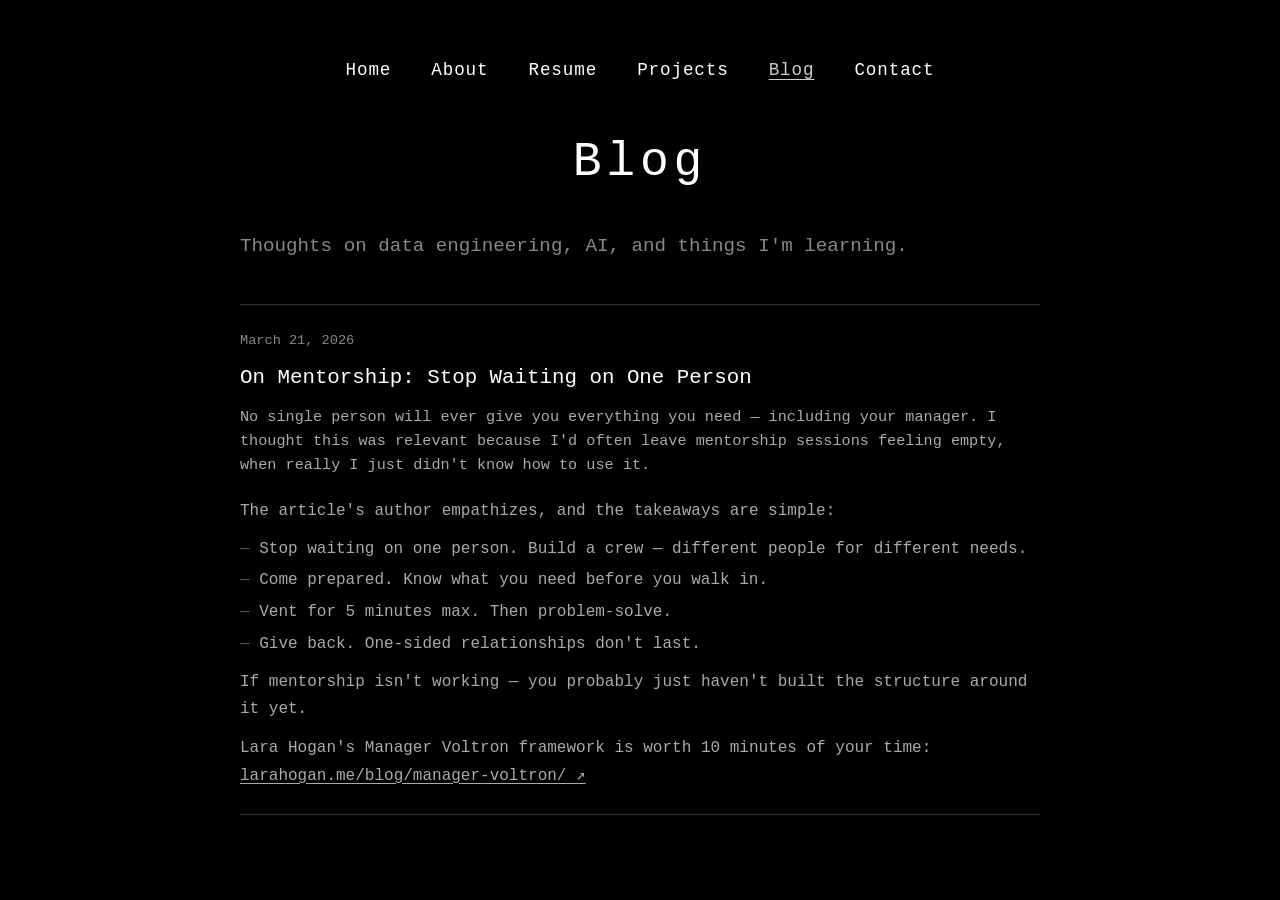
==== blog.html @ 654697e1 "Add blog section with navigation and initial post layout" ====
<!DOCTYPE html>
<html lang="en">

<head>
    <meta charset="UTF-8">
    <meta name="viewport" content="width=device-width, initial-scale=1.0">
    <title>Blog — Kyle Lai</title>
    <link rel="stylesheet" href="style.css">
</head>

<body>
    <!-- navigation -->
    <nav class="navigation show" id="navigation">
        <a href="index.html" class="nav-item">Home</a>
        <a href="index.html#about" class="nav-item">About</a>
        <a href="index.html#resume" class="nav-item">Resume</a>
        <a href="index.html#projects" class="nav-item">Projects</a>
        <a href="blog.html" class="nav-item nav-active">Blog</a>
        <a href="index.html#contact" class="nav-item">Contact</a>
    </nav>

    <!-- blog section -->
    <section id="blog" class="section">
        <div class="section-content">
            <h2 class="section-title">Blog</h2>
            <div class="content-text">
                <p style="color:#888; margin-bottom: 40px;">Thoughts on data engineering, AI, and things I'm learning.</p>
                <div class="blog-list">

                    <!-- BLOG POST TEMPLATE — duplicate this block to add a new post -->
                    <!--
                    <div class="blog-item">
                        <span class="blog-date">Month DD, YYYY</span>
                        <h3 class="blog-title"><a href="#" class="resume-link">Post Title Here</a></h3>
                        <p class="blog-excerpt">A short description or excerpt from the post goes here.</p>
                    </div>
                    -->

                    <div class="blog-item">
                        <span class="blog-date">March 21, 2026</span>
                        <h3 class="blog-title">On Mentorship: Stop Waiting on One Person</h3>
                        <p class="blog-excerpt">
                            No single person will ever give you everything you need — including your manager. I thought this was relevant because I'd often leave mentorship sessions feeling empty, when really I just didn't know how to use it.
                        </p>
                        <div class="blog-body">
                            <p>The article's author empathizes, and the takeaways are simple:</p>
                            <ul class="blog-list-items">
                                <li>Stop waiting on one person. Build a crew — different people for different needs.</li>
                                <li>Come prepared. Know what you need before you walk in.</li>
                                <li>Vent for 5 minutes max. Then problem-solve.</li>
                                <li>Give back. One-sided relationships don't last.</li>
                            </ul>
                            <p>If mentorship isn't working — you probably just haven't built the structure around it yet.</p>
                            <p>Lara Hogan's Manager Voltron framework is worth 10 minutes of your time: <a href="https://larahogan.me/blog/manager-voltron/" target="_blank" rel="noopener" class="resume-link">larahogan.me/blog/manager-voltron/ ↗</a></p>
                        </div>
                    </div>

                </div>
            </div>
        </div>
    </section>

</body>
</html>
---- style.css ----
* {
    margin: 0;
    padding: 0;
    box-sizing: border-box;
}

html {
    scroll-behavior: smooth;
    scroll-padding-top: 0;
}

body {
    font-family: 'Courier New', monospace;
    background-color: #000;
    color: #fff;
    overflow-x: hidden;
    overflow-y: hidden;
    position: relative;
}

/* Navigation */
.navigation {
    position: fixed;
    top: 50px;
    left: 50%;
    transform: translateX(-50%);
    display: flex;
    gap: 40px;
    opacity: 0;
    transition: opacity 1s ease-in;
    z-index: 100;
    background-color: rgba(0, 0, 0, 0.9);
    padding: 10px 20px;
    border-radius: 5px;
}

.navigation.show {
    opacity: 1;
}

.nav-item {
    color: #fff;
    text-decoration: none;
    font-size: 1.1rem;
    font-weight: 300;
    letter-spacing: 0.05em;
    transition: color 0.3s ease;
    cursor: pointer;
}

.nav-item:hover {
    color: #ccc;
}

.nav-active {
    color: #ccc;
    text-decoration: underline;
    text-underline-offset: 4px;
}

/* Sections */
.section {
    min-height: 100vh;
    display: flex;
    justify-content: center;
    align-items: center;
    padding: 100px 50px 50px;
}

#home {
    position: relative;
}

.typing-container {
    text-align: center;
}

.typing-text {
    font-size: 2.5rem;
    font-weight: 300;
    letter-spacing: 0.1em;
    display: inline;
}

.cursor {
    display: inline;
    color: #fff;
    font-weight: 100;
    font-size: 2.5rem;
    animation: blink 1s infinite;
}

.cursor::after {
    content: '|';
}

@keyframes blink {
    0%, 50% { opacity: 1; }
    51%, 100% { opacity: 0; }
}

/* Section Content */
.section-content {
    max-width: 800px;
    width: 100%;
    text-align: center;
}

.section-title {
    font-size: 3rem;
    font-weight: 300;
    margin-bottom: 40px;
    letter-spacing: 0.1em;
}

.content-text {
    font-size: 1.2rem;
    line-height: 1.8;
    font-weight: 300;
    text-align: left;
}

.content-text p {
    margin-bottom: 20px;
}

/* Resume Styles */
.resume-section {
    margin-bottom: 40px;
}

.resume-section h3 {
    font-size: 1.8rem;
    margin-bottom: 20px;
    color: #ccc;
    font-weight: bold;
}

.resume-item {
    margin-bottom: 20px;
    padding-bottom: 10px;
    border-bottom: 1px solid #333;
}

.resume-item h4 {
    font-size: 1.4rem;
    margin-bottom: 5px;
    font-weight: 300;
}

.resume-item p {
    font-size: 1rem;
    color: #aaa;
    margin-bottom: 5px;
}

.resume-item strong {
    color: #ccc;
}

.resume-date {
    color: #888;
    font-size: 1rem;
    margin-bottom: 10px;
    display: block;
}

.resume-link {
    color: #aaa;
    text-decoration: underline;
    text-underline-offset: 3px;
    transition: color 0.2s;
}

.resume-link:hover {
    color: #fff;
}

/* Projects Grid */
.projects-grid {
    display: grid;
    grid-template-columns: repeat(auto-fit, minmax(300px, 1fr));
    gap: 30px;
    margin-top: 40px;
}

.project-link {
    text-decoration: none;
    color: inherit;
    display: block;
    transition: transform 0.3s ease;
}

.project-link:hover {
    transform: translateY(-5px);
}

.project-item {
    background-color: #111;
    padding: 30px;
    border-radius: 5px;
    border: 1px solid #333;
    transition: border-color 0.3s ease, box-shadow 0.3s ease;
    height: 100%;
    cursor: pointer;
}

.project-item.no-link {
    cursor: default;
}

.project-link:hover .project-item {
    border-color: #555;
    box-shadow: 0 5px 15px rgba(255, 255, 255, 0.1);
}

.project-item h3 {
    font-size: 1.5rem;
    margin-bottom: 15px;
    font-weight: 300;
    color: #fff;
}

.project-item p {
    line-height: 1.6;
    color: #ccc;
}

/* Blog */
.blog-list {
    display: flex;
    flex-direction: column;
    gap: 0;
}

.blog-item {
    padding: 24px 0;
    border-bottom: 1px solid #333;
}

.blog-item:first-child {
    border-top: 1px solid #333;
}

.blog-date {
    color: #888;
    font-size: 0.85rem;
    display: block;
    margin-bottom: 6px;
}

.blog-title {
    font-size: 1.3rem;
    font-weight: 300;
    margin-bottom: 8px;
}

.blog-excerpt {
    color: #aaa;
    font-size: 0.95rem;
    line-height: 1.6;
    margin-bottom: 0;
}

.blog-body {
    margin-top: 16px;
    display: flex;
    flex-direction: column;
    gap: 12px;
}

.blog-body p {
    color: #aaa;
    font-size: 1rem;
    line-height: 1.7;
    margin-bottom: 0;
}

.blog-list-items {
    list-style: none;
    padding-left: 0;
    display: flex;
    flex-direction: column;
    gap: 6px;
}

.blog-list-items li {
    color: #aaa;
    font-size: 1rem;
    line-height: 1.6;
    padding-left: 1.2em;
    position: relative;
}

.blog-list-items li::before {
    content: '—';
    position: absolute;
    left: 0;
    color: #555;
}

.blog-empty {
    padding: 24px 0;
    border-top: 1px solid #333;
    border-bottom: 1px solid #333;
    color: #555;
    font-size: 1rem;
}

/* Contact Info */
.contact-info {
    margin-top: 30px;
}

.contact-info p {
    font-size: 1.1rem;
    margin-bottom: 15px;
    color: #ccc;
}

/* Responsive */
@media (max-width: 768px) {
    .typing-text {
        font-size: 1.8rem;
    }

    .navigation {
        gap: 25px;
        top: 30px;
        padding: 8px 15px;
    }

    .nav-item {
        font-size: 1rem;
    }

    .section {
        padding: 80px 30px 30px;
    }

    .section-title {
        font-size: 2.2rem;
    }

    .content-text {
        font-size: 1.1rem;
    }

    .projects-grid {
        grid-template-columns: 1fr;
        gap: 20px;
    }
}

@media (max-width: 480px) {
    .typing-text {
        font-size: 1.4rem;
    }

    .navigation {
        gap: 15px;
        top: 20px;
        flex-wrap: wrap;
        justify-content: center;
        padding: 10px;
    }

    .nav-item {
        font-size: 0.9rem;
    }

    .section {
        padding: 70px 20px 20px;
    }

    .section-title {
        font-size: 1.8rem;
    }

    .content-text {
        font-size: 1rem;
        text-align: center;
    }

    .project-item {
        padding: 20px;
    }
}
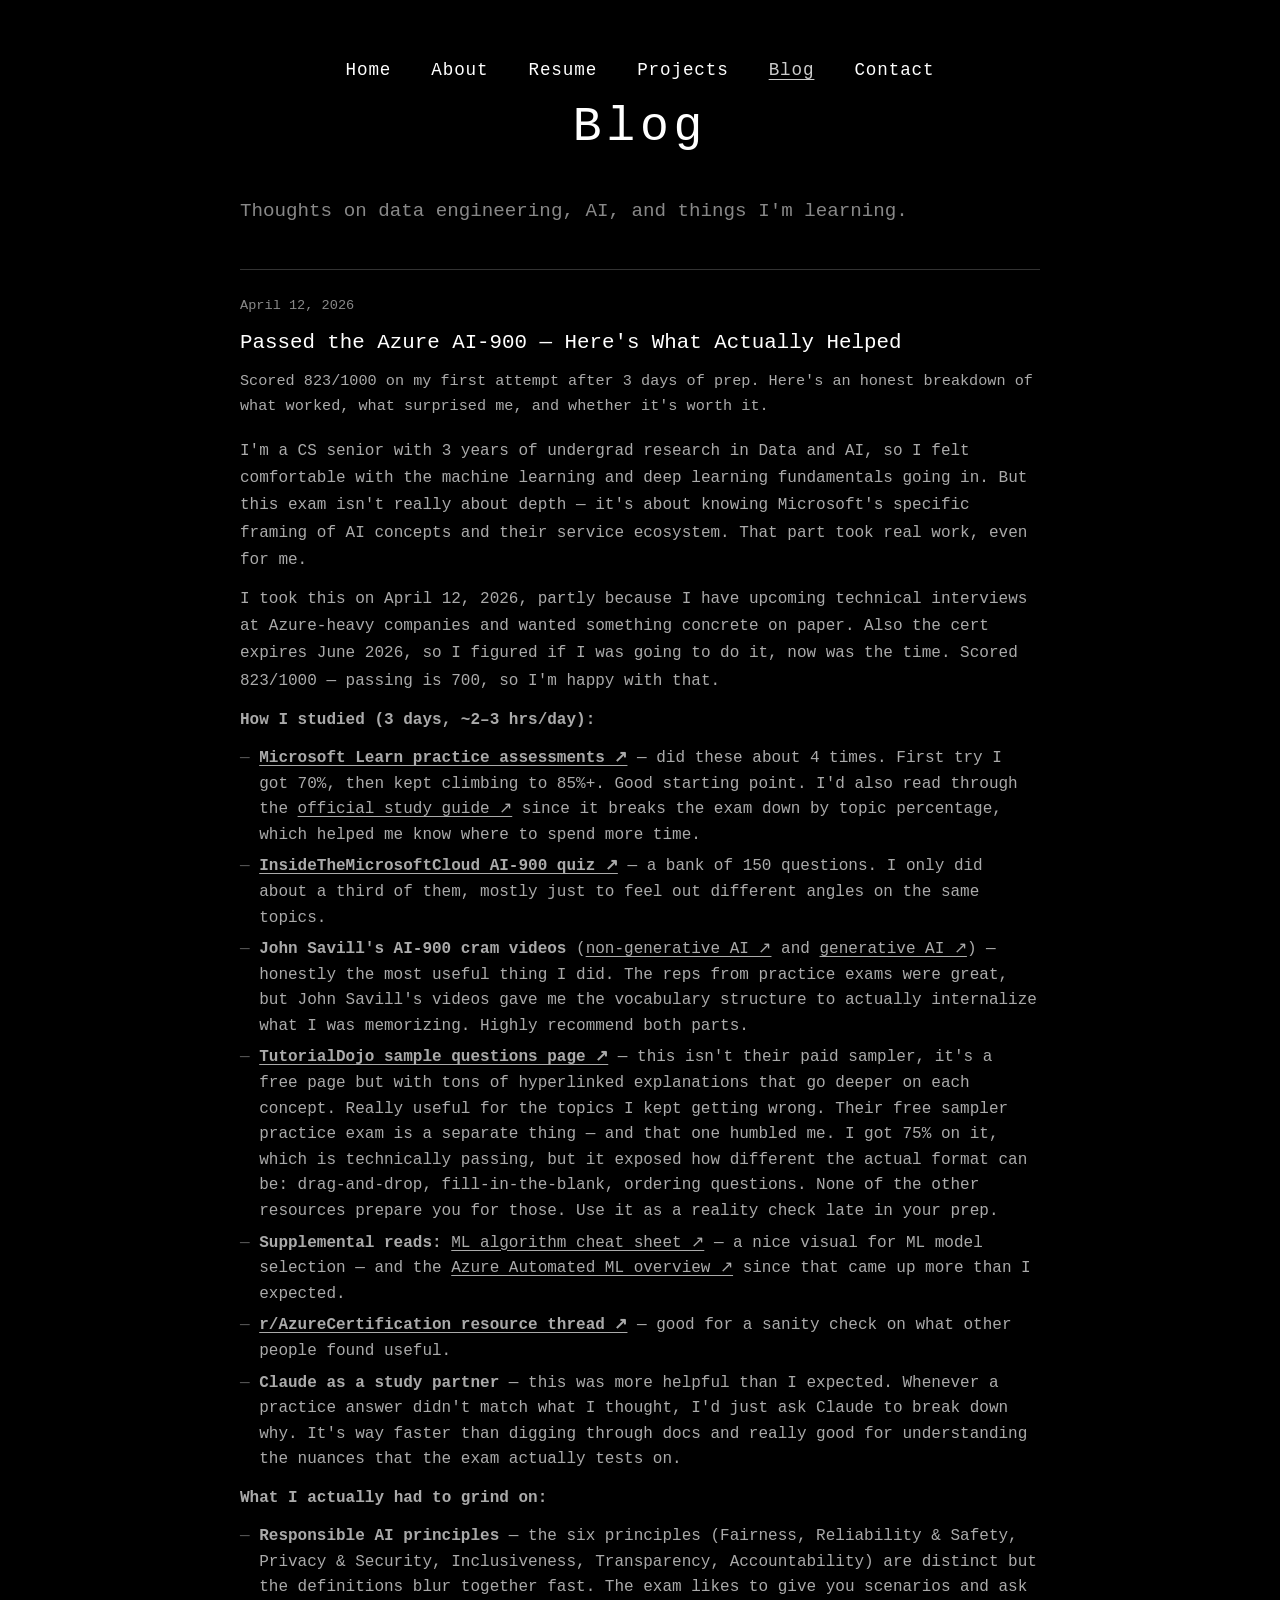
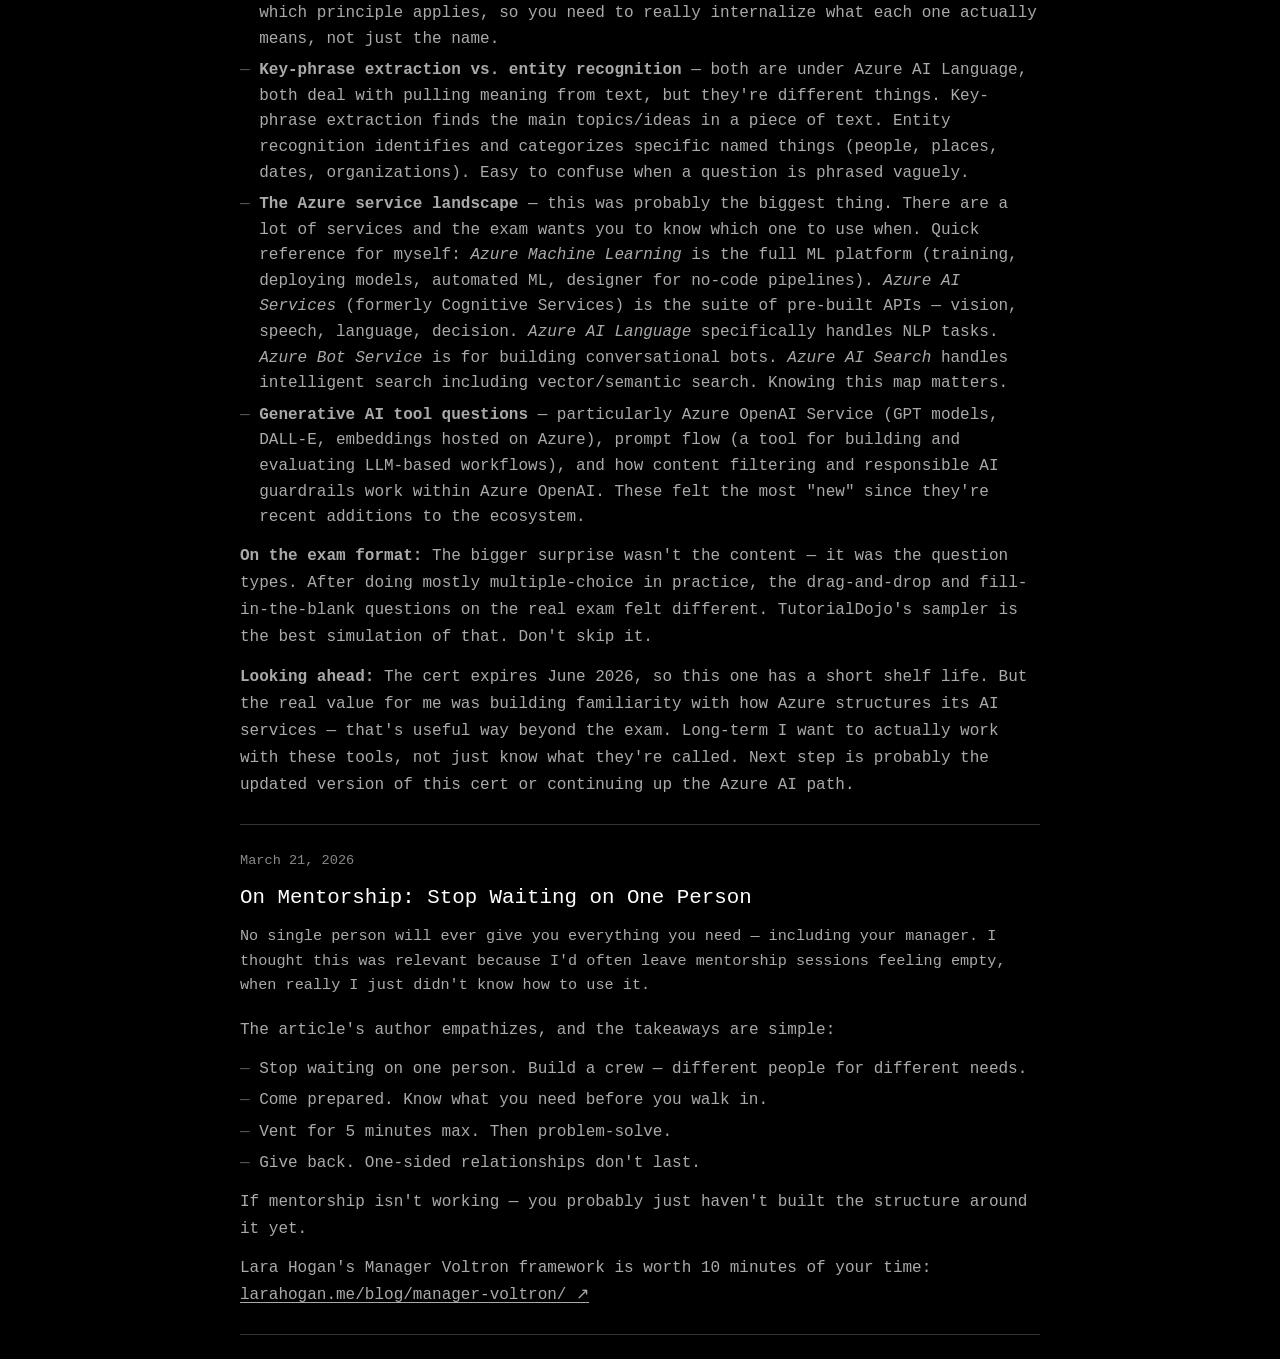
==== commit a0322380: "Add blog post about passing the Azure AI-900 certification with study insights" ====
--- a/blog.html
+++ b/blog.html
@@ -37,6 +37,42 @@
                     -->
 
                     <div class="blog-item">
+                        <span class="blog-date">April 12, 2026</span>
+                        <h3 class="blog-title">Passed the Azure AI-900 — Here's What Actually Helped</h3>
+                        <p class="blog-excerpt">
+                            Scored 823/1000 on my first attempt after 3 days of prep. Here's an honest breakdown of what worked, what surprised me, and whether it's worth it.
+                        </p>
+                        <div class="blog-body">
+                            <p>I'm a CS senior with 3 years of undergrad research in Data and AI, so I felt comfortable with the machine learning and deep learning fundamentals going in. But this exam isn't really about depth — it's about knowing Microsoft's specific framing of AI concepts and their service ecosystem. That part took real work, even for me.</p>
+
+                            <p>I took this on April 12, 2026, partly because I have upcoming technical interviews at Azure-heavy companies and wanted something concrete on paper. Also the cert expires June 2026, so I figured if I was going to do it, now was the time. Scored 823/1000 — passing is 700, so I'm happy with that.</p>
+
+                            <p><strong>How I studied (3 days, ~2–3 hrs/day):</strong></p>
+                            <ul class="blog-list-items">
+                                <li><strong><a href="https://learn.microsoft.com/en-us/credentials/certifications/azure-ai-fundamentals/?practice-assessment-type=certification#certification-practice-for-the-exam" target="_blank" rel="noopener" class="resume-link">Microsoft Learn practice assessments ↗</a></strong> — did these about 4 times. First try I got 70%, then kept climbing to 85%+. Good starting point. I'd also read through the <a href="https://learn.microsoft.com/en-us/credentials/certifications/resources/study-guides/ai-900" target="_blank" rel="noopener" class="resume-link">official study guide ↗</a> since it breaks the exam down by topic percentage, which helped me know where to spend more time.</li>
+                                <li><strong><a href="https://insidethemicrosoftcloud.com/ai900quiz/" target="_blank" rel="noopener" class="resume-link">InsideTheMicrosoftCloud AI-900 quiz ↗</a></strong> — a bank of 150 questions. I only did about a third of them, mostly just to feel out different angles on the same topics.</li>
+                                <li><strong>John Savill's AI-900 cram videos</strong> (<a href="https://www.youtube.com/watch?v=bTkUTkXrqOQ" target="_blank" rel="noopener" class="resume-link">non-generative AI ↗</a> and <a href="https://www.youtube.com/watch?v=Ch6KE7KxHGM" target="_blank" rel="noopener" class="resume-link">generative AI ↗</a>) — honestly the most useful thing I did. The reps from practice exams were great, but John Savill's videos gave me the vocabulary structure to actually internalize what I was memorizing. Highly recommend both parts.</li>
+                                <li><strong><a href="https://tutorialsdojo.com/ai-900-microsoft-azure-ai-fundamentals-sample-exam-questions/" target="_blank" rel="noopener" class="resume-link">TutorialDojo sample questions page ↗</a></strong> — this isn't their paid sampler, it's a free page but with tons of hyperlinked explanations that go deeper on each concept. Really useful for the topics I kept getting wrong. Their free sampler practice exam is a separate thing — and that one humbled me. I got 75% on it, which is technically passing, but it exposed how different the actual format can be: drag-and-drop, fill-in-the-blank, ordering questions. None of the other resources prepare you for those. Use it as a reality check late in your prep.</li>
+                                <li><strong>Supplemental reads:</strong> <a href="https://learn.microsoft.com/en-us/azure/machine-learning/algorithm-cheat-sheet?view=azureml-api-1" target="_blank" rel="noopener" class="resume-link">ML algorithm cheat sheet ↗</a> — a nice visual for ML model selection — and the <a href="https://learn.microsoft.com/en-us/azure/machine-learning/concept-automated-ml?view=azureml-api-2" target="_blank" rel="noopener" class="resume-link">Azure Automated ML overview ↗</a> since that came up more than I expected.</li>
+                                <li><strong><a href="https://www.reddit.com/r/AzureCertification/comments/1evu979/which_resources_to_use_to_study_for_ai900/" target="_blank" rel="noopener" class="resume-link">r/AzureCertification resource thread ↗</a></strong> — good for a sanity check on what other people found useful.</li>
+                                <li><strong>Claude as a study partner</strong> — this was more helpful than I expected. Whenever a practice answer didn't match what I thought, I'd just ask Claude to break down why. It's way faster than digging through docs and really good for understanding the nuances that the exam actually tests on.</li>
+                            </ul>
+
+                            <p><strong>What I actually had to grind on:</strong></p>
+                            <ul class="blog-list-items">
+                                <li><strong>Responsible AI principles</strong> — the six principles (Fairness, Reliability & Safety, Privacy & Security, Inclusiveness, Transparency, Accountability) are distinct but the definitions blur together fast. The exam likes to give you scenarios and ask which principle applies, so you need to really internalize what each one actually means, not just the name.</li>
+                                <li><strong>Key-phrase extraction vs. entity recognition</strong> — both are under Azure AI Language, both deal with pulling meaning from text, but they're different things. Key-phrase extraction finds the main topics/ideas in a piece of text. Entity recognition identifies and categorizes specific named things (people, places, dates, organizations). Easy to confuse when a question is phrased vaguely.</li>
+                                <li><strong>The Azure service landscape</strong> — this was probably the biggest thing. There are a lot of services and the exam wants you to know which one to use when. Quick reference for myself: <em>Azure Machine Learning</em> is the full ML platform (training, deploying models, automated ML, designer for no-code pipelines). <em>Azure AI Services</em> (formerly Cognitive Services) is the suite of pre-built APIs — vision, speech, language, decision. <em>Azure AI Language</em> specifically handles NLP tasks. <em>Azure Bot Service</em> is for building conversational bots. <em>Azure AI Search</em> handles intelligent search including vector/semantic search. Knowing this map matters.</li>
+                                <li><strong>Generative AI tool questions</strong> — particularly Azure OpenAI Service (GPT models, DALL-E, embeddings hosted on Azure), prompt flow (a tool for building and evaluating LLM-based workflows), and how content filtering and responsible AI guardrails work within Azure OpenAI. These felt the most "new" since they're recent additions to the ecosystem.</li>
+                            </ul>
+
+                            <p><strong>On the exam format:</strong> The bigger surprise wasn't the content — it was the question types. After doing mostly multiple-choice in practice, the drag-and-drop and fill-in-the-blank questions on the real exam felt different. TutorialDojo's sampler is the best simulation of that. Don't skip it.</p>
+
+                            <p><strong>Looking ahead:</strong> The cert expires June 2026, so this one has a short shelf life. But the real value for me was building familiarity with how Azure structures its AI services — that's useful way beyond the exam. Long-term I want to actually work with these tools, not just know what they're called. Next step is probably the updated version of this cert or continuing up the Azure AI path.</p>
+                        </div>
+                    </div>
+
+                    <div class="blog-item">
                         <span class="blog-date">March 21, 2026</span>
                         <h3 class="blog-title">On Mentorship: Stop Waiting on One Person</h3>
                         <p class="blog-excerpt">
